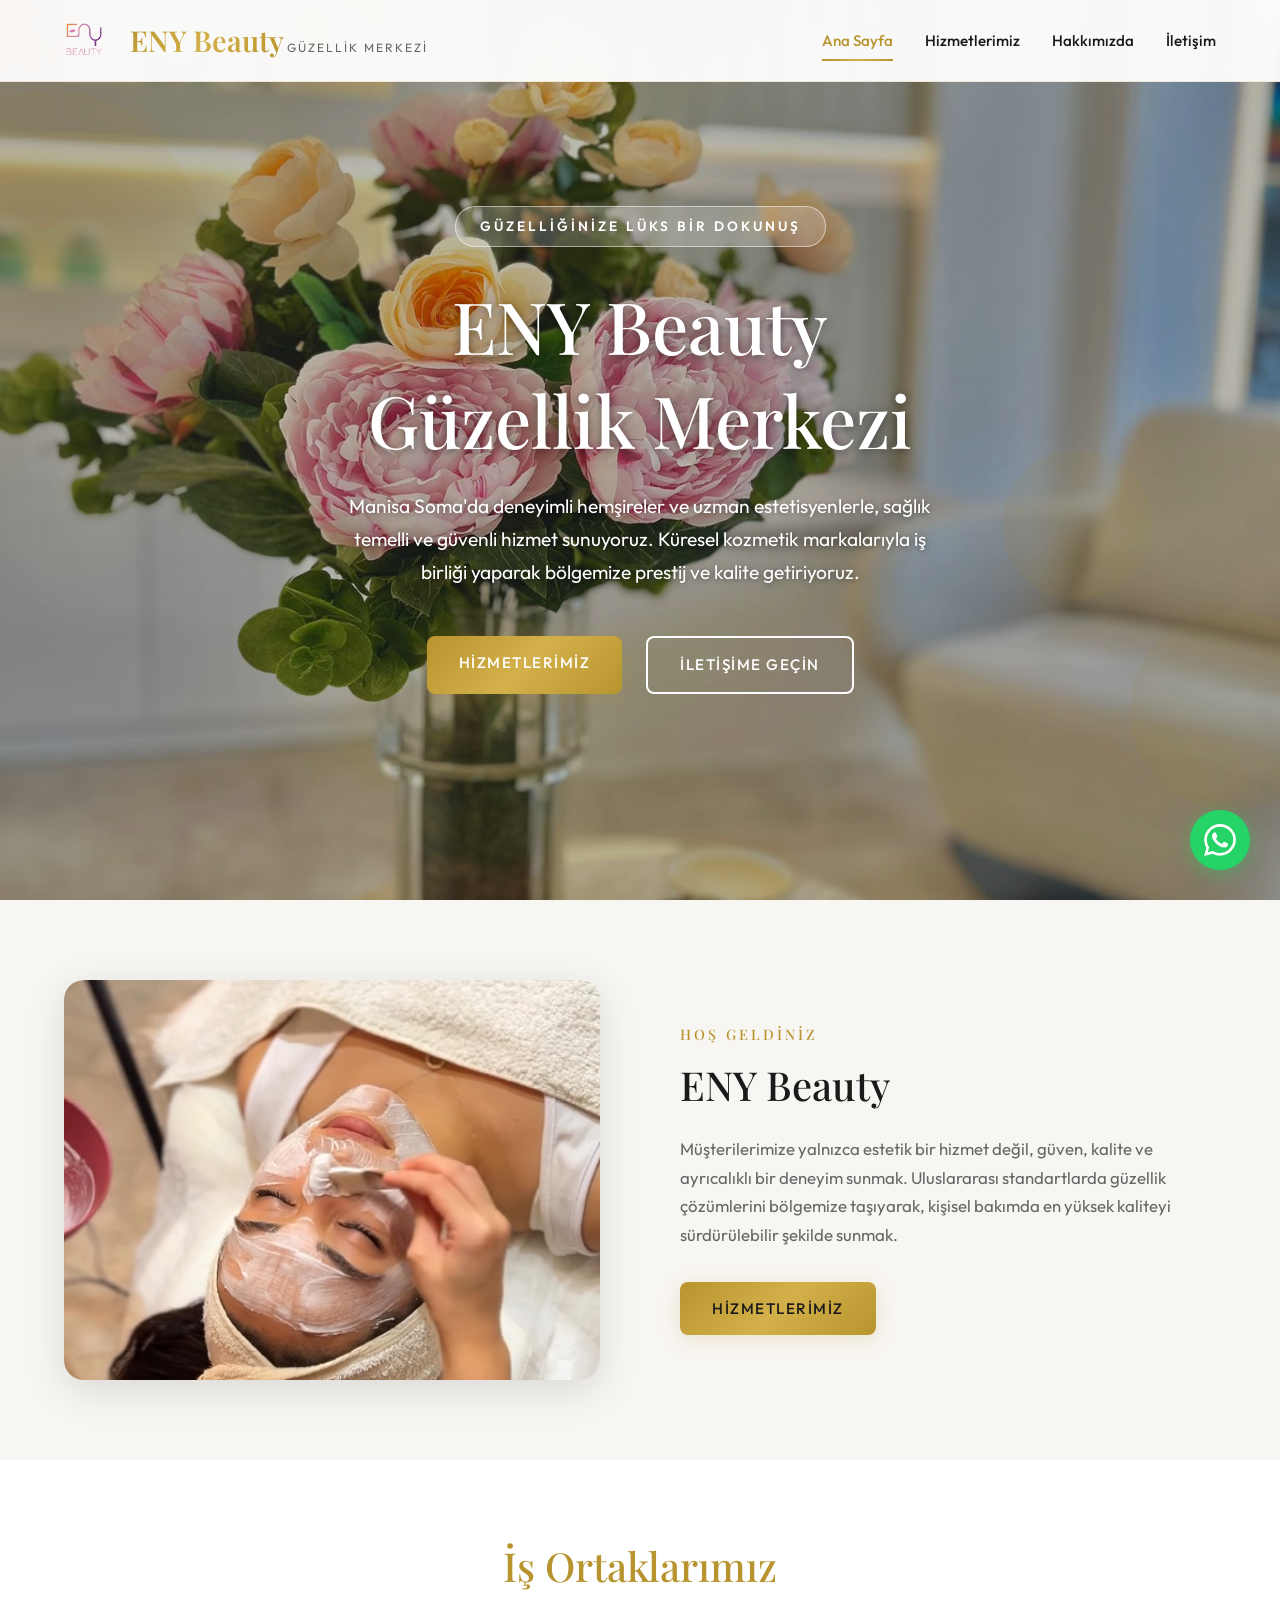
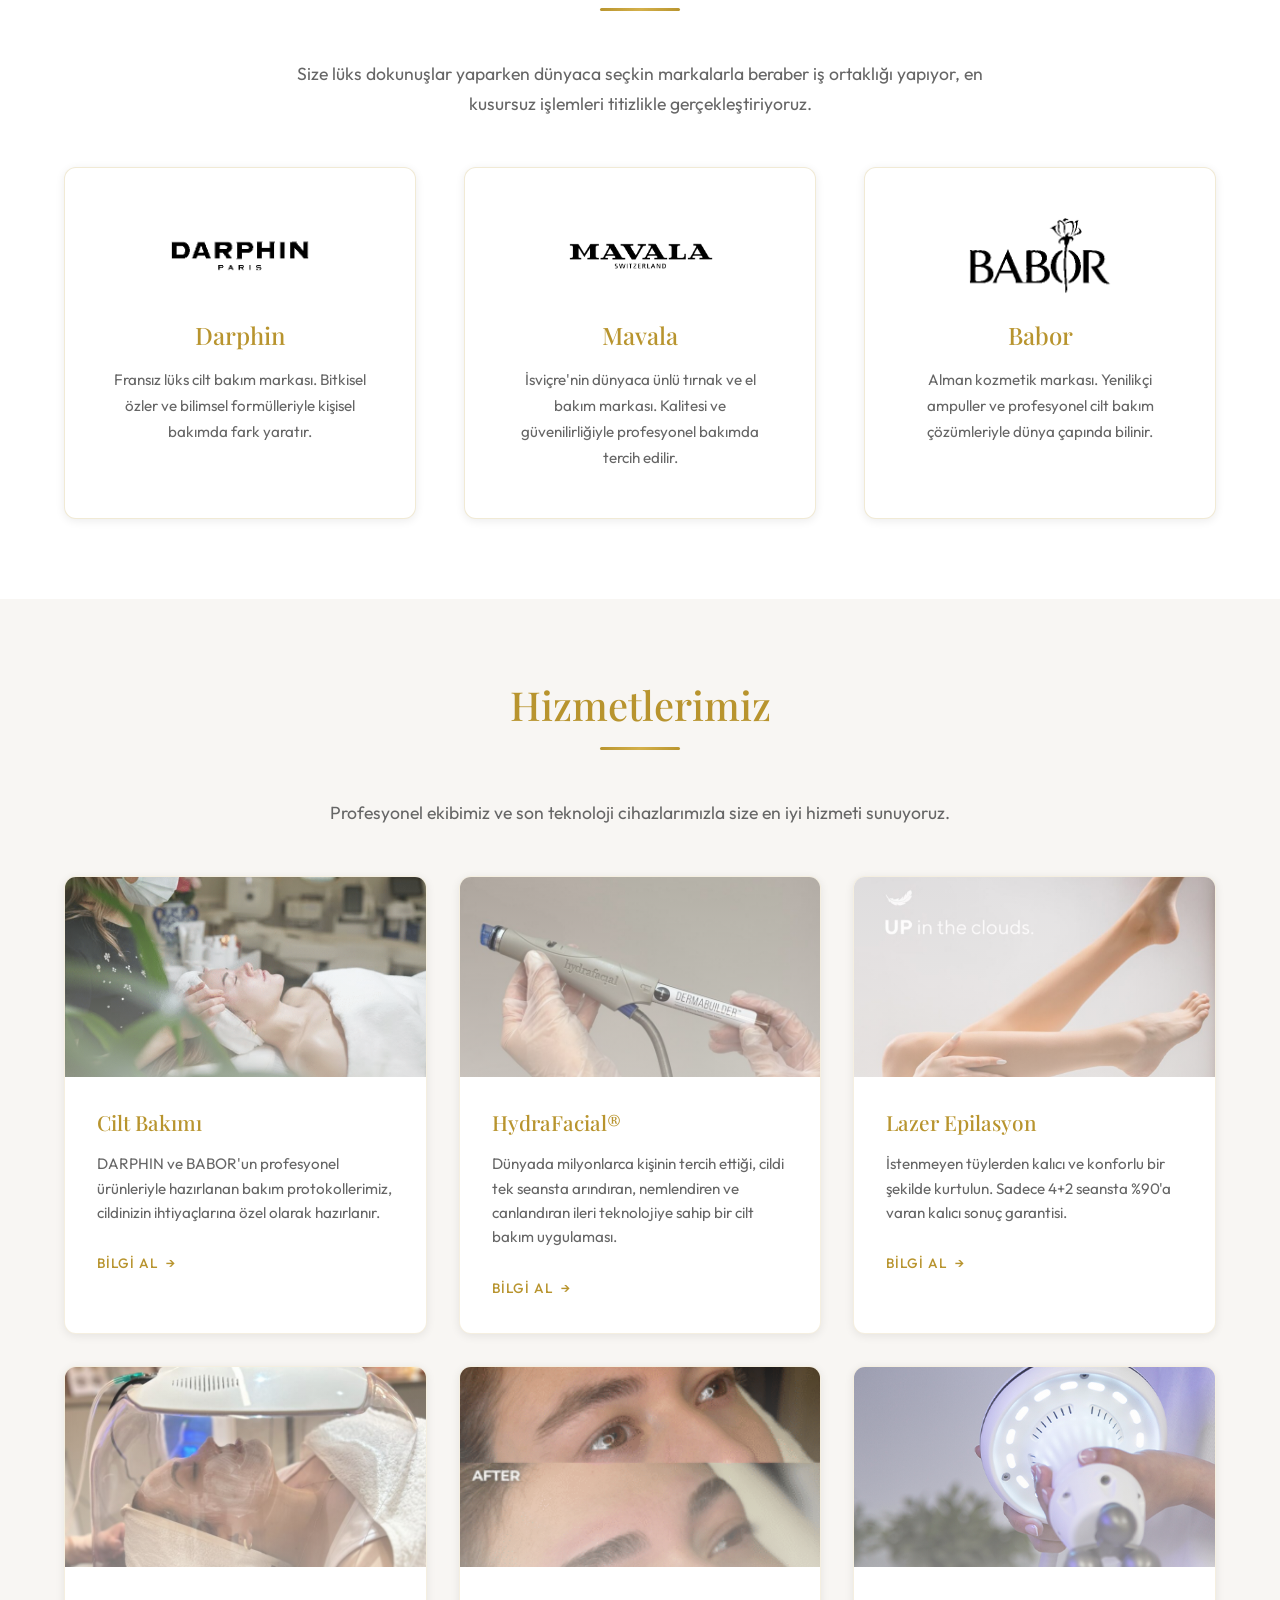
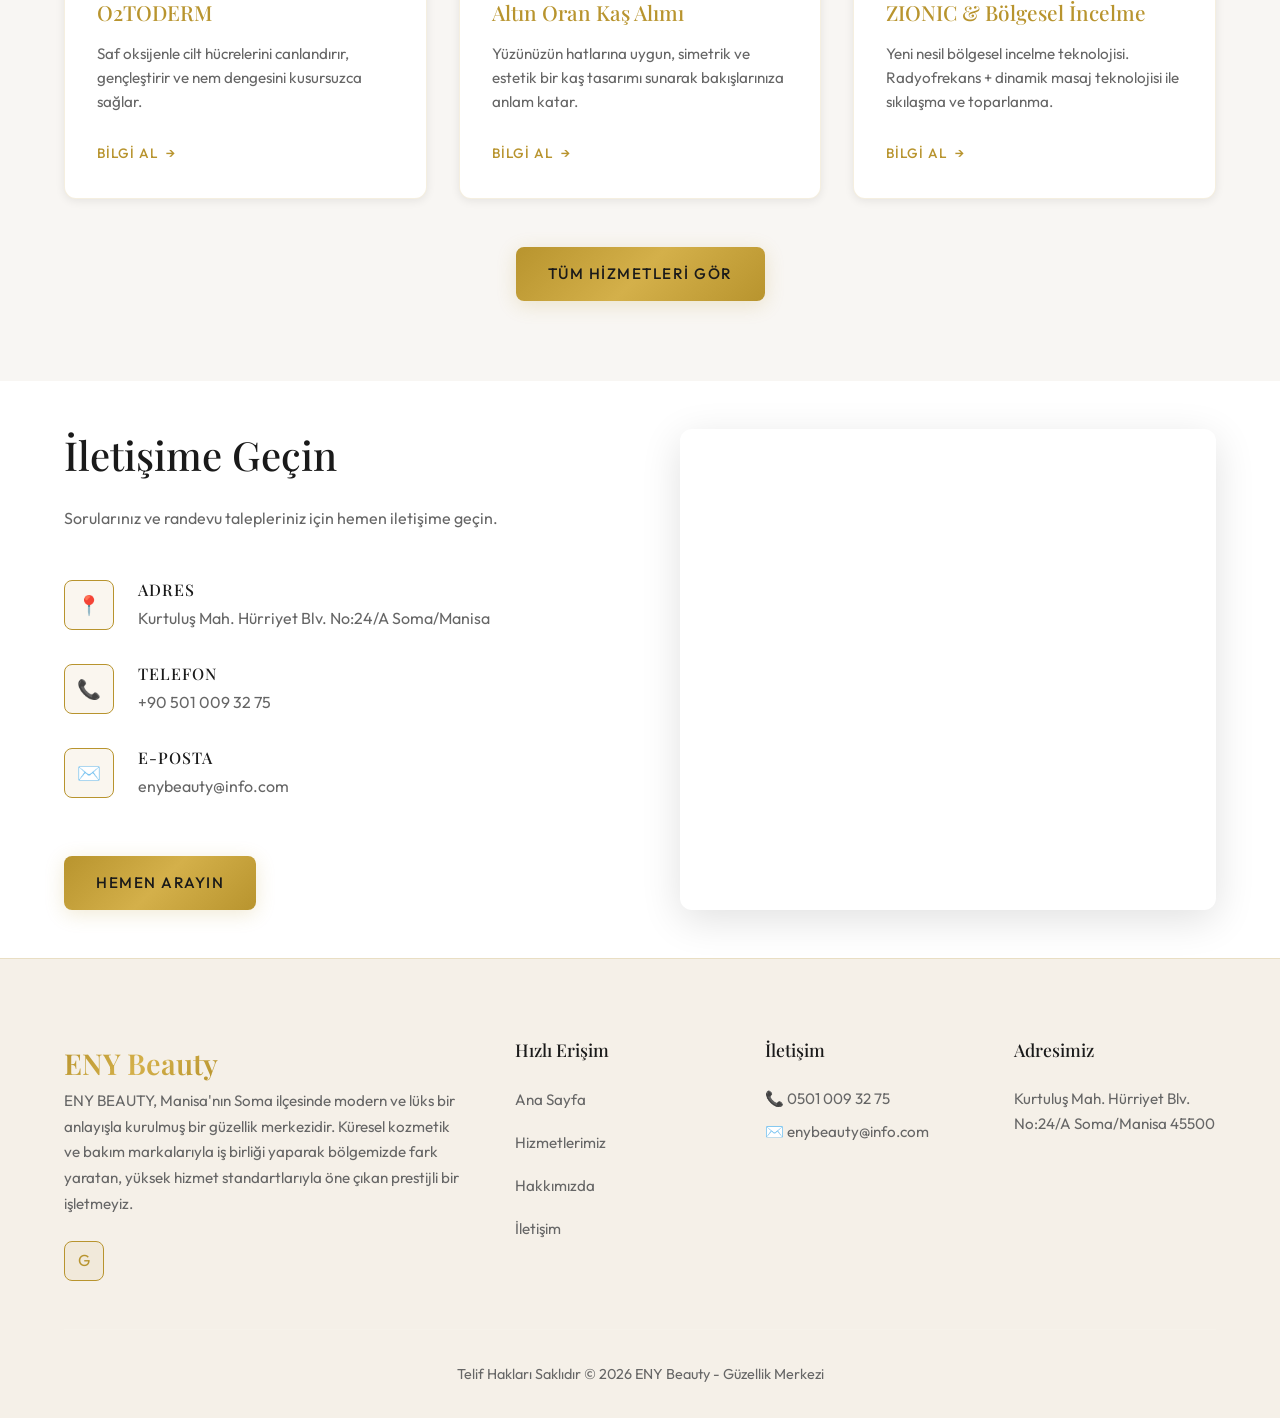
==== index.html @ 9ed24756 "all push" ====
<!DOCTYPE html>
<html lang="tr">

<head>
    <meta charset="UTF-8">
    <meta name="viewport" content="width=device-width, initial-scale=1.0">
    <meta name="description"
        content="ENY Beauty Güzellik Merkezi - Manisa Soma'da deneyimli hemşireler ve uzman estetisyenlerle, sağlık temelli ve güvenli hizmet sunuyoruz.">
    <title>Ana Sayfa - ENY Beauty - Güzellik Merkezi</title>
    <link rel="icon" type="image/png" href="img/Ana-sayfa/Logo.png">

    <!-- Google Fonts -->
    <link rel="preconnect" href="https://fonts.googleapis.com">
    <link rel="preconnect" href="https://fonts.gstatic.com" crossorigin>
    <link
        href="https://fonts.googleapis.com/css2?family=Outfit:wght@300;400;500;600;700&family=Playfair+Display:wght@400;500;600;700&display=swap"
        rel="stylesheet">

    <!-- Styles -->
    <link rel="stylesheet" href="css/style.css">
</head>

<body>
    <!-- Header -->
    <header class="header" id="header">
        <div class="container">
            <a href="index.html" class="logo">
                <img src="img/Ana-sayfa/Logo.png" alt="ENY Beauty Logo" class="logo-img">
                <div>
                    <span class="logo-text">ENY Beauty</span>
                    <span class="logo-tagline">Güzellik Merkezi</span>
                </div>
            </a>

            <nav class="nav" id="nav">
                <a href="index.html" class="nav-link active">Ana Sayfa</a>
                <a href="hizmetlerimiz.html" class="nav-link">Hizmetlerimiz</a>
                <a href="hakkimizda.html" class="nav-link">Hakkımızda</a>
                <a href="iletisim.html" class="nav-link">İletişim</a>
            </nav>

            <div class="menu-toggle" id="menuToggle">
                <span></span>
                <span></span>
                <span></span>
            </div>
        </div>
    </header>

    <!-- Hero Section -->
    <section class="hero" style="background: url('img/Ana-sayfa/Banner.jpg') center/cover no-repeat;">
        <div class="hero-overlay"></div>
        <div class="hero-float hero-float-1"></div>
        <div class="hero-float hero-float-2"></div>
        <div class="hero-float hero-float-3"></div>

        <div class="hero-content">
            <span class="hero-badge">Güzelliğinize Lüks Bir Dokunuş</span>
            <h1 class="hero-title">
                ENY Beauty
                <span class="highlight">Güzellik Merkezi</span>
            </h1>
            <p class="hero-description">
                Manisa Soma'da deneyimli hemşireler ve uzman estetisyenlerle, sağlık temelli ve güvenli hizmet
                sunuyoruz. Küresel kozmetik markalarıyla iş birliği yaparak bölgemize prestij ve kalite getiriyoruz.
            </p>
            <div class="hero-buttons">
                <a href="hizmetlerimiz.html" class="btn btn-primary">Hizmetlerimiz</a>
                <a href="iletisim.html" class="btn btn-outline">İletişime Geçin</a>
            </div>
        </div>
    </section>

    <!-- About Home Section -->
    <section class="section about-home">
        <div class="container">
            <div class="about-grid">
                <div class="about-image">
                    <img src="img/Ana-sayfa/Ana-sayfa-1.png" alt="ENY Beauty" class="about-image-main"
                        style="width: 100%; height: 400px; object-fit: cover; border-radius: 20px;">
                </div>
                <div class="about-content">
                    <h5>Hoş Geldiniz</h5>
                    <h2>ENY Beauty</h2>
                    <p>
                        Müşterilerimize yalnızca estetik bir hizmet değil, güven, kalite ve ayrıcalıklı bir deneyim
                        sunmak. Uluslararası standartlarda güzellik çözümlerini bölgemize taşıyarak, kişisel bakımda en
                        yüksek kaliteyi sürdürülebilir şekilde sunmak.
                    </p>
                    <a href="hizmetlerimiz.html" class="btn btn-primary">Hizmetlerimiz</a>
                </div>
            </div>
        </div>
    </section>

    <!-- Partners Section -->
    <section class="section partners">
        <div class="container">
            <h2 class="section-title">İş Ortaklarımız</h2>
            <p class="section-subtitle">
                Size lüks dokunuşlar yaparken dünyaca seçkin markalarla beraber iş ortaklığı yapıyor, en kusursuz
                işlemleri titizlikle gerçekleştiriyoruz.
            </p>

            <div class="partners-grid">
                <div class="partner-card">
                    <img src="img/is-birlikleri/Darphin.png" alt="Darphin" class="partner-logo-img">
                    <h3>Darphin</h3>
                    <p>Fransız lüks cilt bakım markası. Bitkisel özler ve bilimsel formülleriyle kişisel bakımda fark
                        yaratır.</p>
                </div>

                <div class="partner-card">
                    <img src="img/is-birlikleri/Mavala.png" alt="Mavala" class="partner-logo-img">
                    <h3>Mavala</h3>
                    <p>İsviçre'nin dünyaca ünlü tırnak ve el bakım markası. Kalitesi ve güvenilirliğiyle profesyonel
                        bakımda tercih edilir.</p>
                </div>

                <div class="partner-card">
                    <img src="img/is-birlikleri/Babor.png" alt="Babor" class="partner-logo-img">
                    <h3>Babor</h3>
                    <p>Alman kozmetik markası. Yenilikçi ampuller ve profesyonel cilt bakım çözümleriyle dünya çapında
                        bilinir.</p>
                </div>
            </div>
        </div>
    </section>

    <!-- Services Section -->
    <section class="section services">
        <div class="container">
            <h2 class="section-title">Hizmetlerimiz</h2>
            <p class="section-subtitle">
                Profesyonel ekibimiz ve son teknoloji cihazlarımızla size en iyi hizmeti sunuyoruz.
            </p>

            <div class="services-grid">
                <!-- Cilt Bakımı -->
                <div class="service-card">
                    <div class="service-card-image">
                        <img src="img/Ana-sayfa/cilt-bakimi.png" alt="Cilt Bakımı" class="service-img">
                    </div>
                    <div class="service-card-content">
                        <h3>Cilt Bakımı</h3>
                        <p>DARPHIN ve BABOR'un profesyonel ürünleriyle hazırlanan bakım protokollerimiz, cildinizin
                            ihtiyaçlarına özel olarak hazırlanır.</p>
                        <a href="cilt-bakimi.html" class="service-link">Bilgi Al</a>
                    </div>
                </div>

                <!-- HydraFacial -->
                <div class="service-card">
                    <div class="service-card-image">
                        <img src="img/Ana-sayfa/hydra-facial.jpg" alt="HydraFacial" class="service-img">
                    </div>
                    <div class="service-card-content">
                        <h3>HydraFacial®</h3>
                        <p>Dünyada milyonlarca kişinin tercih ettiği, cildi tek seansta arındıran, nemlendiren ve
                            canlandıran ileri teknolojiye sahip bir cilt bakım uygulaması.</p>
                        <a href="hydrafacial.html" class="service-link">Bilgi Al</a>
                    </div>
                </div>

                <!-- Lazer Epilasyon -->
                <div class="service-card">
                    <div class="service-card-image">
                        <img src="img/Ana-sayfa/lazer-epilasyon.jpg" alt="Lazer Epilasyon" class="service-img">
                    </div>
                    <div class="service-card-content">
                        <h3>Lazer Epilasyon</h3>
                        <p>İstenmeyen tüylerden kalıcı ve konforlu bir şekilde kurtulun. Sadece 4+2 seansta %90'a varan
                            kalıcı sonuç garantisi.</p>
                        <a href="lazer-epilasyon.html" class="service-link">Bilgi Al</a>
                    </div>
                </div>

                <!-- O2TODERM -->
                <div class="service-card">
                    <div class="service-card-image">
                        <img src="img/Ana-sayfa/o2-toderm.jpg" alt="O2TODERM" class="service-img">
                    </div>
                    <div class="service-card-content">
                        <h3>O2TODERM</h3>
                        <p>Saf oksijenle cilt hücrelerini canlandırır, gençleştirir ve nem dengesini kusursuzca sağlar.
                        </p>
                        <a href="o2toderm.html" class="service-link">Bilgi Al</a>
                    </div>
                </div>

                <!-- Altın Oran Kaş Alımı -->
                <div class="service-card">
                    <div class="service-card-image">
                        <img src="img/Ana-sayfa/altin-oran-kas-alimi.png" alt="Altın Oran Kaş Alımı"
                            class="service-img">
                    </div>
                    <div class="service-card-content">
                        <h3>Altın Oran Kaş Alımı</h3>
                        <p>Yüzünüzün hatlarına uygun, simetrik ve estetik bir kaş tasarımı sunarak bakışlarınıza anlam
                            katar.</p>
                        <a href="altin-oran-kas-alimi.html" class="service-link">Bilgi Al</a>
                    </div>
                </div>

                <!-- ZIONIC & Bölgesel İncelme -->
                <div class="service-card">
                    <div class="service-card-image">
                        <img src="img/Ana-sayfa/zionic.jpg" alt="ZIONIC" class="service-img">
                    </div>
                    <div class="service-card-content">
                        <h3>ZIONIC & Bölgesel İncelme</h3>
                        <p>Yeni nesil bölgesel incelme teknolojisi. Radyofrekans + dinamik masaj teknolojisi ile
                            sıkılaşma ve toparlanma.</p>
                        <a href="zionic.html" class="service-link">Bilgi Al</a>
                    </div>
                </div>
            </div>

            <div style="text-align: center; margin-top: var(--spacing-xl);">
                <a href="hizmetlerimiz.html" class="btn btn-primary">Tüm Hizmetleri Gör</a>
            </div>
        </div>
    </section>

    <!-- Contact CTA -->
    <section class="section contact" style="padding: var(--spacing-xl) 0;">
        <div class="container">
            <div class="contact-wrapper">
                <div class="contact-info">
                    <h2>İletişime Geçin</h2>
                    <p>Sorularınız ve randevu talepleriniz için hemen iletişime geçin.</p>

                    <div class="contact-item">
                        <div class="contact-item-icon">📍</div>
                        <div class="contact-item-content">
                            <h4>Adres</h4>
                            <p>Kurtuluş Mah. Hürriyet Blv. No:24/A Soma/Manisa</p>
                        </div>
                    </div>

                    <div class="contact-item">
                        <div class="contact-item-icon">📞</div>
                        <div class="contact-item-content">
                            <h4>Telefon</h4>
                            <a href="tel:+905010093275">+90 501 009 32 75</a>
                        </div>
                    </div>

                    <div class="contact-item">
                        <div class="contact-item-icon">✉️</div>
                        <div class="contact-item-content">
                            <h4>E-posta</h4>
                            <a href="mailto:enybeauty@info.com">enybeauty@info.com</a>
                        </div>
                    </div>

                    <a href="tel:+905010093275" class="btn btn-primary" style="margin-top: var(--spacing-md);">Hemen
                        Arayın</a>
                </div>

                <div class="contact-map">
                    <iframe
                        src="https://www.google.com/maps/embed?pb=!1m18!1m12!1m3!1d3101.0!2d27.607072!3d39.181649!2m3!1f0!2f0!3f0!3m2!1i1024!2i768!4f13.1!3m3!1m2!1s0x14b761e969f6f979%3A0x988b7885c4da3a01!2sEny%20Clinic%20Beauty!5e0!3m2!1str!2str!4v1706000000000!5m2!1str!2str"
                        allowfullscreen="" loading="lazy" referrerpolicy="no-referrer-when-downgrade"></iframe>
                </div>
            </div>
        </div>
    </section>

    <!-- Footer -->
    <footer class="footer">
        <div class="container">
            <div class="footer-grid">
                <div class="footer-brand">
                    <span class="logo-text">ENY Beauty</span>
                    <p>
                        ENY BEAUTY, Manisa'nın Soma ilçesinde modern ve lüks bir anlayışla kurulmuş bir güzellik
                        merkezidir. Küresel kozmetik ve bakım markalarıyla iş birliği yaparak bölgemizde fark yaratan,
                        yüksek hizmet standartlarıyla öne çıkan prestijli bir işletmeyiz.
                    </p>
                    <div class="footer-social">
                        <a href="https://g.co/kgs/s9RyV7R" target="_blank" class="social-link"
                            title="Google Reviews">G</a>
                    </div>
                </div>

                <div class="footer-column">
                    <h4>Hızlı Erişim</h4>
                    <ul>
                        <li><a href="index.html">Ana Sayfa</a></li>
                        <li><a href="hizmetlerimiz.html">Hizmetlerimiz</a></li>
                        <li><a href="hakkimizda.html">Hakkımızda</a></li>
                        <li><a href="iletisim.html">İletişim</a></li>
                    </ul>
                </div>

                <div class="footer-column">
                    <h4>İletişim</h4>
                    <p>📞 0501 009 32 75</p>
                    <p>✉️ enybeauty@info.com</p>
                </div>

                <div class="footer-column">
                    <h4>Adresimiz</h4>
                    <p>Kurtuluş Mah. Hürriyet Blv. No:24/A Soma/Manisa 45500</p>
                </div>
            </div>

            <div class="footer-bottom">
                <p>Telif Hakları Saklıdır © 2026 ENY Beauty - Güzellik Merkezi</p>
            </div>
        </div>
    </footer>

    <!-- WhatsApp Button -->
    <a href="https://wa.me/905010093275" target="_blank" class="whatsapp-btn" title="WhatsApp ile iletişime geçin">
        <svg viewBox="0 0 24 24" xmlns="http://www.w3.org/2000/svg">
            <path
                d="M17.472 14.382c-.297-.149-1.758-.867-2.03-.967-.273-.099-.471-.148-.67.15-.197.297-.767.966-.94 1.164-.173.199-.347.223-.644.075-.297-.15-1.255-.463-2.39-1.475-.883-.788-1.48-1.761-1.653-2.059-.173-.297-.018-.458.13-.606.134-.133.298-.347.446-.52.149-.174.198-.298.298-.497.099-.198.05-.371-.025-.52-.075-.149-.669-1.612-.916-2.207-.242-.579-.487-.5-.669-.51-.173-.008-.371-.01-.57-.01-.198 0-.52.074-.792.372-.272.297-1.04 1.016-1.04 2.479 0 1.462 1.065 2.875 1.213 3.074.149.198 2.096 3.2 5.077 4.487.709.306 1.262.489 1.694.625.712.227 1.36.195 1.871.118.571-.085 1.758-.719 2.006-1.413.248-.694.248-1.289.173-1.413-.074-.124-.272-.198-.57-.347m-5.421 7.403h-.004a9.87 9.87 0 01-5.031-1.378l-.361-.214-3.741.982.998-3.648-.235-.374a9.86 9.86 0 01-1.51-5.26c.001-5.45 4.436-9.884 9.888-9.884 2.64 0 5.122 1.03 6.988 2.898a9.825 9.825 0 012.893 6.994c-.003 5.45-4.437 9.884-9.885 9.884m8.413-18.297A11.815 11.815 0 0012.05 0C5.495 0 .16 5.335.157 11.892c0 2.096.547 4.142 1.588 5.945L.057 24l6.305-1.654a11.882 11.882 0 005.683 1.448h.005c6.554 0 11.89-5.335 11.893-11.893a11.821 11.821 0 00-3.48-8.413z" />
        </svg>
    </a>

    <!-- JavaScript -->
    <script>
        // Header scroll effect
        const header = document.getElementById('header');
        window.addEventListener('scroll', () => {
            if (window.scrollY > 100) {
                header.classList.add('scrolled');
            } else {
                header.classList.remove('scrolled');
            }
        });

        // Mobile menu toggle
        const menuToggle = document.getElementById('menuToggle');
        const nav = document.getElementById('nav');

        menuToggle.addEventListener('click', () => {
            nav.classList.toggle('active');
        });

        // Close menu when clicking on a link
        document.querySelectorAll('.nav-link').forEach(link => {
            link.addEventListener('click', () => {
                nav.classList.remove('active');
            });
        });
    </script>
</body>

</html>
---- css/style.css ----
/* ===============================================
   ENY Beauty - Premium Beauty Center
   Premium & Luxury Design System - LIGHT MODE
   =============================================== */

/* CSS Variables */
:root {
  /* Primary Colors - Gold/Luxury Theme */
  --color-primary: #b8942e;
  --color-primary-light: #d4b04a;
  --color-primary-dark: #96780e;

  /* Background Colors - LIGHT MODE */
  --color-bg-dark: #ffffff;
  --color-bg-darker: #f8f6f3;
  --color-bg-card: #ffffff;
  --color-bg-card-hover: #faf9f7;

  /* Text Colors - LIGHT MODE */
  --color-text-light: #1a1a1a;
  --color-text-muted: #666666;
  --color-text-dark: #1a1a1a;

  /* Accent Colors */
  --color-accent: #e8d5b7;
  --color-success: #4caf50;
  --color-whatsapp: #25d366;

  /* Gradients - LIGHT MODE */
  --gradient-gold: linear-gradient(135deg, #b8942e 0%, #d4b04a 50%, #b8942e 100%);
  --gradient-dark: linear-gradient(180deg, #f8f6f3 0%, #efe9df 100%);
  --gradient-overlay: linear-gradient(180deg, rgba(255, 255, 255, 0.1) 0%, rgba(248, 246, 243, 0.5) 100%);

  /* Typography */
  --font-heading: 'Playfair Display', serif;
  --font-body: 'Outfit', sans-serif;

  /* Spacing */
  --spacing-xs: 0.5rem;
  --spacing-sm: 1rem;
  --spacing-md: 1.5rem;
  --spacing-lg: 2rem;
  --spacing-xl: 3rem;
  --spacing-xxl: 5rem;

  /* Border Radius */
  --radius-sm: 8px;
  --radius-md: 12px;
  --radius-lg: 20px;
  --radius-full: 50%;

  /* Shadows - LIGHT MODE */
  --shadow-sm: 0 2px 10px rgba(0, 0, 0, 0.08);
  --shadow-md: 0 4px 20px rgba(0, 0, 0, 0.1);
  --shadow-lg: 0 10px 40px rgba(0, 0, 0, 0.12);
  --shadow-gold: 0 4px 20px rgba(184, 148, 46, 0.2);

  /* Transitions */
  --transition-fast: 0.2s ease;
  --transition-normal: 0.3s ease;
  --transition-slow: 0.5s ease;
}

/* Logo Image */
.logo-img {
  width: 40px;
  height: 40px;
  object-fit: contain;
  margin-right: 10px;
}

/* Partner Logo Image */
.partner-logo-img {
  width: 150px;
  height: 80px;
  object-fit: contain;
  margin-bottom: var(--spacing-md);
  display: block;
  margin-left: auto;
  margin-right: auto;
}

/* Service Card Image */
.service-img {
  width: 100%;
  height: 100%;
  object-fit: cover;
}

/* Hero Overlay */
.hero-overlay {
  position: absolute;
  top: 0;
  left: 0;
  right: 0;
  bottom: 0;
  background: rgba(0, 0, 0, 0.2);
  z-index: 1;
}

/* Reset & Base */
*,
*::before,
*::after {
  margin: 0;
  padding: 0;
  box-sizing: border-box;
}

html {
  scroll-behavior: smooth;
}

body {
  font-family: var(--font-body);
  background: var(--color-bg-dark);
  color: var(--color-text-light);
  line-height: 1.7;
  overflow-x: hidden;
}

a {
  text-decoration: none;
  color: inherit;
  transition: var(--transition-fast);
}

img {
  max-width: 100%;
  height: auto;
  display: block;
}

ul {
  list-style: none;
}

h1,
h2,
h3,
h4,
h5,
h6 {
  font-family: var(--font-heading);
  font-weight: 500;
  line-height: 1.3;
}

/* ===============================================
   Utility Classes
   =============================================== */
.container {
  max-width: 1200px;
  margin: 0 auto;
  padding: 0 var(--spacing-md);
}

.section {
  padding: var(--spacing-xxl) 0;
}

.section-title {
  font-size: 2.5rem;
  color: var(--color-primary);
  text-align: center;
  margin-bottom: var(--spacing-xl);
  position: relative;
}

.section-title::after {
  content: '';
  display: block;
  width: 80px;
  height: 3px;
  background: var(--gradient-gold);
  margin: var(--spacing-sm) auto 0;
  border-radius: var(--radius-sm);
}

.section-subtitle {
  text-align: center;
  color: var(--color-text-muted);
  max-width: 700px;
  margin: 0 auto var(--spacing-xl);
  font-size: 1.1rem;
}

.btn {
  display: inline-block;
  padding: 14px 32px;
  font-family: var(--font-body);
  font-size: 0.95rem;
  font-weight: 500;
  text-transform: uppercase;
  letter-spacing: 1.5px;
  border: none;
  border-radius: var(--radius-sm);
  cursor: pointer;
  transition: var(--transition-normal);
}

.btn-primary {
  background: var(--gradient-gold);
  color: var(--color-text-dark);
  box-shadow: var(--shadow-gold);
}

.btn-primary:hover {
  transform: translateY(-3px);
  box-shadow: 0 6px 25px rgba(201, 169, 98, 0.4);
}

.btn-outline {
  background: transparent;
  color: var(--color-primary);
  border: 2px solid var(--color-primary);
}

.btn-outline:hover {
  background: var(--color-primary);
  color: var(--color-text-dark);
}

/* Hero Section Buttons - White Text */
.hero .btn-primary {
  color: #ffffff;
}

.hero .btn-outline {
  color: #ffffff;
  border-color: #ffffff;
}

.hero .btn-outline:hover {
  background: #ffffff;
  color: var(--color-text-dark);
}

.text-gold {
  color: var(--color-primary);
}

.text-center {
  text-align: center;
}

/* ===============================================
   Header & Navigation
   =============================================== */
.header {
  position: fixed;
  top: 0;
  left: 0;
  right: 0;
  z-index: 1000;
  padding: var(--spacing-sm) 0;
  background: rgba(255, 255, 255, 0.95);
  backdrop-filter: blur(10px);
  border-bottom: 1px solid rgba(184, 148, 46, 0.15);
  transition: var(--transition-normal);
}

.header.scrolled {
  padding: var(--spacing-xs) 0;
  box-shadow: var(--shadow-md);
}

.header .container {
  display: flex;
  align-items: center;
  justify-content: space-between;
}

.logo {
  display: flex;
  align-items: center;
  gap: var(--spacing-sm);
}

.logo-text {
  font-family: var(--font-heading);
  font-size: 1.8rem;
  font-weight: 600;
  background: var(--gradient-gold);
  -webkit-background-clip: text;
  -webkit-text-fill-color: transparent;
  background-clip: text;
}

.logo-tagline {
  font-size: 0.75rem;
  color: var(--color-text-muted);
  text-transform: uppercase;
  letter-spacing: 2px;
}

.nav {
  display: flex;
  align-items: center;
  gap: var(--spacing-lg);
}

.nav-link {
  font-size: 0.95rem;
  font-weight: 500;
  color: var(--color-text-light);
  position: relative;
  padding: var(--spacing-xs) 0;
}

.nav-link::after {
  content: '';
  position: absolute;
  bottom: 0;
  left: 0;
  width: 0;
  height: 2px;
  background: var(--gradient-gold);
  transition: var(--transition-normal);
}

.nav-link:hover::after,
.nav-link.active::after {
  width: 100%;
}

.nav-link:hover,
.nav-link.active {
  color: var(--color-primary);
}

/* Mobile Menu Toggle */
.menu-toggle {
  display: none;
  flex-direction: column;
  gap: 5px;
  cursor: pointer;
  padding: 10px;
}

.menu-toggle span {
  width: 25px;
  height: 2px;
  background: var(--color-primary);
  transition: var(--transition-normal);
}

/* ===============================================
   Hero Section
   =============================================== */
.hero {
  min-height: 100vh;
  display: flex;
  align-items: center;
  justify-content: center;
  position: relative;
  background: linear-gradient(135deg, #f8f6f3 0%, #efe9df 50%, #f8f6f3 100%);
  overflow: hidden;
}

.hero::before {
  content: '';
  position: absolute;
  top: 0;
  left: 0;
  right: 0;
  bottom: 0;
  background: url('data:image/svg+xml,<svg xmlns="http://www.w3.org/2000/svg" viewBox="0 0 100 100"><circle cx="50" cy="50" r="1" fill="%23c9a962" opacity="0.1"/></svg>');
  background-size: 50px 50px;
  opacity: 0.5;
}

.hero-content {
  text-align: center;
  z-index: 2;
  padding: var(--spacing-xl);
}

.hero-badge {
  display: inline-block;
  padding: var(--spacing-xs) var(--spacing-md);
  background: rgba(255, 255, 255, 0.2);
  border: 1px solid rgba(255, 255, 255, 0.5);
  border-radius: var(--radius-lg);
  color: #ffffff;
  font-size: 0.85rem;
  font-weight: 600;
  text-transform: uppercase;
  letter-spacing: 3px;
  margin-bottom: var(--spacing-lg);
  animation: fadeInUp 0.8s ease;
}

.hero-title {
  font-size: clamp(2.5rem, 6vw, 4.5rem);
  color: #ffffff;
  margin-bottom: var(--spacing-md);
  animation: fadeInUp 0.8s ease 0.2s both;
  text-shadow: 0 2px 10px rgba(0, 0, 0, 0.5);
}

.hero-title .highlight {
  display: block;
  color: #ffffff;
  background: none;
  -webkit-background-clip: unset;
  -webkit-text-fill-color: #ffffff;
  background-clip: unset;
}

.hero-description {
  font-size: 1.2rem;
  color: #ffffff;
  max-width: 600px;
  margin: 0 auto var(--spacing-xl);
  animation: fadeInUp 0.8s ease 0.4s both;
  text-shadow: 0 1px 6px rgba(0, 0, 0, 0.5);
}

.hero-buttons {
  display: flex;
  gap: var(--spacing-md);
  justify-content: center;
  flex-wrap: wrap;
  animation: fadeInUp 0.8s ease 0.6s both;
}

/* Floating Elements */
.hero-float {
  position: absolute;
  border-radius: var(--radius-full);
  background: var(--gradient-gold);
  opacity: 0.1;
  animation: float 6s ease-in-out infinite;
}

.hero-float-1 {
  width: 300px;
  height: 300px;
  top: 10%;
  left: -100px;
  animation-delay: 0s;
}

.hero-float-2 {
  width: 200px;
  height: 200px;
  bottom: 10%;
  right: -50px;
  animation-delay: 2s;
}

.hero-float-3 {
  width: 150px;
  height: 150px;
  top: 50%;
  right: 10%;
  animation-delay: 4s;
}

/* ===============================================
   About Section (Homepage)
   =============================================== */
.about-home {
  background: var(--color-bg-darker);
}

.about-grid {
  display: grid;
  grid-template-columns: 1fr 1fr;
  gap: var(--spacing-xxl);
  align-items: center;
}

.about-image {
  position: relative;
}

.about-image-main {
  border-radius: var(--radius-lg);
  box-shadow: var(--shadow-lg);
}

.about-image::before {
  content: '';
  position: absolute;
  top: -20px;
  left: -20px;
  right: 20px;
  bottom: 20px;
  border: 2px solid var(--color-primary);
  border-radius: var(--radius-lg);
  z-index: -1;
}

.about-content h5 {
  color: var(--color-primary);
  font-size: 0.9rem;
  text-transform: uppercase;
  letter-spacing: 3px;
  margin-bottom: var(--spacing-sm);
}

.about-content h2 {
  font-size: 2.5rem;
  color: var(--color-text-light);
  margin-bottom: var(--spacing-md);
}

.about-content p {
  color: var(--color-text-muted);
  margin-bottom: var(--spacing-lg);
  font-size: 1.05rem;
}

/* ===============================================
   Partners Section
   =============================================== */
.partners {
  background: var(--color-bg-dark);
  text-align: center;
}

.partners-grid {
  display: grid;
  grid-template-columns: repeat(3, 1fr);
  gap: var(--spacing-xl);
}

.partner-card {
  background: var(--color-bg-card);
  padding: var(--spacing-xl);
  border-radius: var(--radius-md);
  border: 1px solid rgba(184, 148, 46, 0.2);
  box-shadow: var(--shadow-sm);
  transition: var(--transition-normal);
}

.partner-card:hover {
  transform: translateY(-10px);
  border-color: var(--color-primary);
  box-shadow: var(--shadow-gold);
}

.partner-logo {
  width: 80px;
  height: 80px;
  margin: 0 auto var(--spacing-md);
  background: var(--gradient-gold);
  border-radius: var(--radius-full);
  display: flex;
  align-items: center;
  justify-content: center;
  font-family: var(--font-heading);
  font-size: 1.5rem;
  color: var(--color-text-dark);
  font-weight: 700;
}

.partner-card h3 {
  font-size: 1.5rem;
  color: var(--color-primary);
  margin-bottom: var(--spacing-sm);
}

.partner-card p {
  color: var(--color-text-muted);
  font-size: 0.95rem;
}

/* ===============================================
   Services Section
   =============================================== */
.services {
  background: var(--color-bg-darker);
}

.services-grid {
  display: grid;
  grid-template-columns: repeat(auto-fit, minmax(350px, 1fr));
  gap: var(--spacing-lg);
}

.service-card {
  background: var(--color-bg-card);
  border-radius: var(--radius-md);
  overflow: hidden;
  border: 1px solid rgba(184, 148, 46, 0.15);
  box-shadow: var(--shadow-sm);
  transition: var(--transition-normal);
  position: relative;
}

.service-card:hover {
  transform: translateY(-5px);
  border-color: var(--color-primary);
  box-shadow: var(--shadow-gold);
}

.service-card-image {
  height: 200px;
  background: linear-gradient(135deg, #f5f0e8 0%, #efe9df 100%);
  display: flex;
  align-items: center;
  justify-content: center;
  position: relative;
  overflow: hidden;
}

.service-card-image::before {
  content: '';
  position: absolute;
  top: 0;
  left: 0;
  right: 0;
  bottom: 0;
  background: var(--gradient-overlay);
}

.service-icon {
  width: 80px;
  height: 80px;
  background: var(--gradient-gold);
  border-radius: var(--radius-full);
  display: flex;
  align-items: center;
  justify-content: center;
  font-size: 2rem;
  z-index: 1;
  transition: var(--transition-normal);
}

.service-card:hover .service-icon {
  transform: scale(1.1);
}

.service-card-content {
  padding: var(--spacing-lg);
}

.service-card h3 {
  font-size: 1.3rem;
  color: var(--color-primary);
  margin-bottom: var(--spacing-sm);
}

.service-card p {
  color: var(--color-text-muted);
  font-size: 0.95rem;
  margin-bottom: var(--spacing-md);
  line-height: 1.6;
}

.service-link {
  color: var(--color-primary);
  font-weight: 500;
  text-transform: uppercase;
  font-size: 0.85rem;
  letter-spacing: 1px;
  display: inline-flex;
  align-items: center;
  gap: var(--spacing-xs);
}

.service-link:hover {
  color: var(--color-primary-light);
}

.service-link::after {
  content: '→';
  transition: var(--transition-fast);
}

.service-link:hover::after {
  transform: translateX(5px);
}

/* ===============================================
   Contact Section
   =============================================== */
.contact {
  background: var(--color-bg-dark);
}

.contact-wrapper {
  display: grid;
  grid-template-columns: 1fr 1fr;
  gap: var(--spacing-xxl);
}

.contact-info h2 {
  font-size: 2.5rem;
  color: var(--color-text-light);
  margin-bottom: var(--spacing-md);
}

.contact-info>p {
  color: var(--color-text-muted);
  margin-bottom: var(--spacing-xl);
}

.contact-item {
  display: flex;
  align-items: flex-start;
  gap: var(--spacing-md);
  margin-bottom: var(--spacing-lg);
}

.contact-item-icon {
  width: 50px;
  height: 50px;
  background: rgba(201, 169, 98, 0.1);
  border: 1px solid var(--color-primary);
  border-radius: var(--radius-sm);
  display: flex;
  align-items: center;
  justify-content: center;
  font-size: 1.2rem;
  flex-shrink: 0;
}

.contact-item-content h4 {
  color: var(--color-text-light);
  font-size: 1rem;
  margin-bottom: 4px;
  text-transform: uppercase;
  letter-spacing: 1px;
}

.contact-item-content p,
.contact-item-content a {
  color: var(--color-text-muted);
  font-size: 1rem;
}

.contact-item-content a:hover {
  color: var(--color-primary);
}

.contact-map {
  border-radius: var(--radius-md);
  overflow: hidden;
  box-shadow: var(--shadow-lg);
  height: 100%;
  min-height: 400px;
}

.contact-map iframe {
  width: 100%;
  height: 100%;
  border: none;
}

/* ===============================================
   Page Headers
   =============================================== */
.page-header {
  padding: 180px 0 80px;
  background: var(--gradient-dark);
  text-align: center;
  position: relative;
  overflow: hidden;
}

.page-header::before {
  content: '';
  position: absolute;
  top: 0;
  left: 0;
  right: 0;
  bottom: 0;
  background: radial-gradient(circle at center, rgba(201, 169, 98, 0.1) 0%, transparent 70%);
}

.page-header h1 {
  font-size: 3rem;
  color: var(--color-text-light);
  margin-bottom: var(--spacing-sm);
  position: relative;
}

.page-header p {
  color: var(--color-text-muted);
  font-size: 1.1rem;
  position: relative;
}

/* ===============================================
   About Page
   =============================================== */
.about-section {
  background: var(--color-bg-darker);
}

.about-intro {
  max-width: 900px;
  margin: 0 auto;
  text-align: center;
}

.about-intro h2 {
  font-size: 2rem;
  color: var(--color-primary);
  margin-bottom: var(--spacing-lg);
}

.about-intro p {
  color: var(--color-text-muted);
  font-size: 1.1rem;
  line-height: 1.8;
}

.mission-vision {
  display: grid;
  grid-template-columns: 1fr 1fr;
  gap: var(--spacing-xl);
  margin-top: var(--spacing-xxl);
}

.mv-card {
  background: var(--color-bg-card);
  padding: var(--spacing-xl);
  border-radius: var(--radius-md);
  border: 1px solid rgba(184, 148, 46, 0.2);
  box-shadow: var(--shadow-sm);
  transition: var(--transition-normal);
}

.mv-card:hover {
  border-color: var(--color-primary);
  box-shadow: var(--shadow-gold);
}

.mv-card h5 {
  color: var(--color-primary);
  font-size: 0.85rem;
  text-transform: uppercase;
  letter-spacing: 3px;
  margin-bottom: var(--spacing-sm);
}

.mv-card h3 {
  font-size: 1.8rem;
  color: var(--color-text-light);
  margin-bottom: var(--spacing-md);
}

.mv-card p {
  color: var(--color-text-muted);
  line-height: 1.7;
}

/* ===============================================
   Footer
   =============================================== */
.footer {
  background: #f5f0e8;
  padding: var(--spacing-xxl) 0 var(--spacing-lg);
  border-top: 1px solid rgba(184, 148, 46, 0.2);
}

.footer-grid {
  display: grid;
  grid-template-columns: 2fr 1fr 1fr 1fr;
  gap: var(--spacing-xl);
  margin-bottom: var(--spacing-xl);
}

.footer-brand .logo-text {
  margin-bottom: var(--spacing-md);
}

.footer-brand p {
  color: var(--color-text-muted);
  font-size: 0.95rem;
  line-height: 1.7;
  margin-bottom: var(--spacing-md);
}

.footer-social {
  display: flex;
  gap: var(--spacing-sm);
}

.social-link {
  width: 40px;
  height: 40px;
  background: rgba(201, 169, 98, 0.1);
  border: 1px solid var(--color-primary);
  border-radius: var(--radius-sm);
  display: flex;
  align-items: center;
  justify-content: center;
  color: var(--color-primary);
  transition: var(--transition-normal);
}

.social-link:hover {
  background: var(--color-primary);
  color: var(--color-text-dark);
}

.footer-column h4 {
  color: var(--color-text-light);
  font-size: 1.1rem;
  margin-bottom: var(--spacing-md);
  font-family: var(--font-heading);
}

.footer-column ul li {
  margin-bottom: var(--spacing-sm);
}

.footer-column a {
  color: var(--color-text-muted);
  font-size: 0.95rem;
  transition: var(--transition-fast);
}

.footer-column a:hover {
  color: var(--color-primary);
  padding-left: 5px;
}

.footer-column p {
  color: var(--color-text-muted);
  font-size: 0.95rem;
  margin-bottom: var(--spacing-xs);
}

.footer-bottom {
  text-align: center;
  padding-top: var(--spacing-lg);
  border-top: 1px solid rgba(255, 255, 255, 0.1);
}

.footer-bottom p {
  color: var(--color-text-muted);
  font-size: 0.9rem;
}

/* ===============================================
   WhatsApp Button
   =============================================== */
.whatsapp-btn {
  position: fixed;
  bottom: 30px;
  right: 30px;
  width: 60px;
  height: 60px;
  background: var(--color-whatsapp);
  border-radius: var(--radius-full);
  display: flex;
  align-items: center;
  justify-content: center;
  color: white;
  font-size: 1.8rem;
  box-shadow: 0 4px 20px rgba(37, 211, 102, 0.4);
  z-index: 999;
  transition: var(--transition-normal);
}

.whatsapp-btn:hover {
  transform: scale(1.1);
  box-shadow: 0 6px 30px rgba(37, 211, 102, 0.5);
}

.whatsapp-btn svg {
  width: 32px;
  height: 32px;
  fill: white;
}

/* ===============================================
   Animations
   =============================================== */
@keyframes fadeInUp {
  from {
    opacity: 0;
    transform: translateY(30px);
  }

  to {
    opacity: 1;
    transform: translateY(0);
  }
}

@keyframes float {

  0%,
  100% {
    transform: translateY(0) rotate(0deg);
  }

  50% {
    transform: translateY(-20px) rotate(5deg);
  }
}

@keyframes pulse {

  0%,
  100% {
    transform: scale(1);
  }

  50% {
    transform: scale(1.05);
  }
}

/* ===============================================
   Responsive Design
   =============================================== */
@media (max-width: 1024px) {
  .footer-grid {
    grid-template-columns: 1fr 1fr;
  }

  .about-grid {
    grid-template-columns: 1fr;
    gap: var(--spacing-xl);
  }

  .about-image {
    order: -1;
    max-width: 500px;
    margin: 0 auto;
  }
}

@media (max-width: 768px) {
  .nav {
    position: fixed;
    top: 0;
    right: -100%;
    width: 80%;
    max-width: 300px;
    height: 100vh;
    background: var(--color-bg-darker);
    flex-direction: column;
    justify-content: center;
    padding: var(--spacing-xl);
    gap: var(--spacing-xl);
    transition: var(--transition-normal);
    box-shadow: var(--shadow-lg);
  }

  .nav.active {
    right: 0;
  }

  .menu-toggle {
    display: flex;
    z-index: 1001;
  }

  .hero-title {
    font-size: 2.5rem;
  }

  .partners-grid {
    grid-template-columns: 1fr;
  }

  .services-grid {
    grid-template-columns: 1fr;
  }

  .contact-wrapper {
    grid-template-columns: 1fr;
  }

  .mission-vision {
    grid-template-columns: 1fr;
  }

  .footer-grid {
    grid-template-columns: 1fr;
    text-align: center;
  }

  .footer-social {
    justify-content: center;
  }

  .section-title {
    font-size: 2rem;
  }

  .page-header h1 {
    font-size: 2.2rem;
  }
}

@media (max-width: 480px) {
  .hero-buttons {
    flex-direction: column;
    align-items: center;
  }

  .btn {
    width: 100%;
    max-width: 280px;
    text-align: center;
  }

  .whatsapp-btn {
    bottom: 20px;
    right: 20px;
    width: 50px;
    height: 50px;
  }
}

/* ===============================================
   Service Page Banner (Same style as homepage hero)
   =============================================== */
.service-banner {
  position: relative;
  min-height: 350px;
  display: flex;
  align-items: center;
  justify-content: center;
  background-size: cover;
  background-position: center;
  background-repeat: no-repeat;
  margin-top: 80px;
}

.service-banner::before {
  content: '';
  position: absolute;
  top: 0;
  left: 0;
  right: 0;
  bottom: 0;
  background: rgba(0, 0, 0, 0.2);
  z-index: 1;
}

.service-banner .container {
  position: relative;
  z-index: 2;
  text-align: center;
}

.service-banner h1 {
  font-size: clamp(2rem, 5vw, 3.5rem);
  color: #ffffff;
  margin-bottom: var(--spacing-sm);
  text-shadow: 0 2px 10px rgba(0, 0, 0, 0.5);
}

.service-banner p {
  font-size: 1.2rem;
  color: #ffffff;
  text-shadow: 0 1px 6px rgba(0, 0, 0, 0.5);
}

/* Service Gallery */
.service-gallery {
  display: grid;
  grid-template-columns: repeat(2, 1fr);
  gap: var(--spacing-lg);
  margin-top: var(--spacing-xxl);
}

.service-gallery img {
  width: 100%;
  height: 300px;
  object-fit: cover;
  border-radius: var(--radius-md);
  box-shadow: var(--shadow-md);
  transition: var(--transition-normal);
}

.service-gallery img:hover {
  transform: scale(1.02);
  box-shadow: var(--shadow-lg);
}

@media (max-width: 768px) {
  .service-gallery {
    grid-template-columns: 1fr;
  }

  .service-banner {
    min-height: 280px;
  }
}
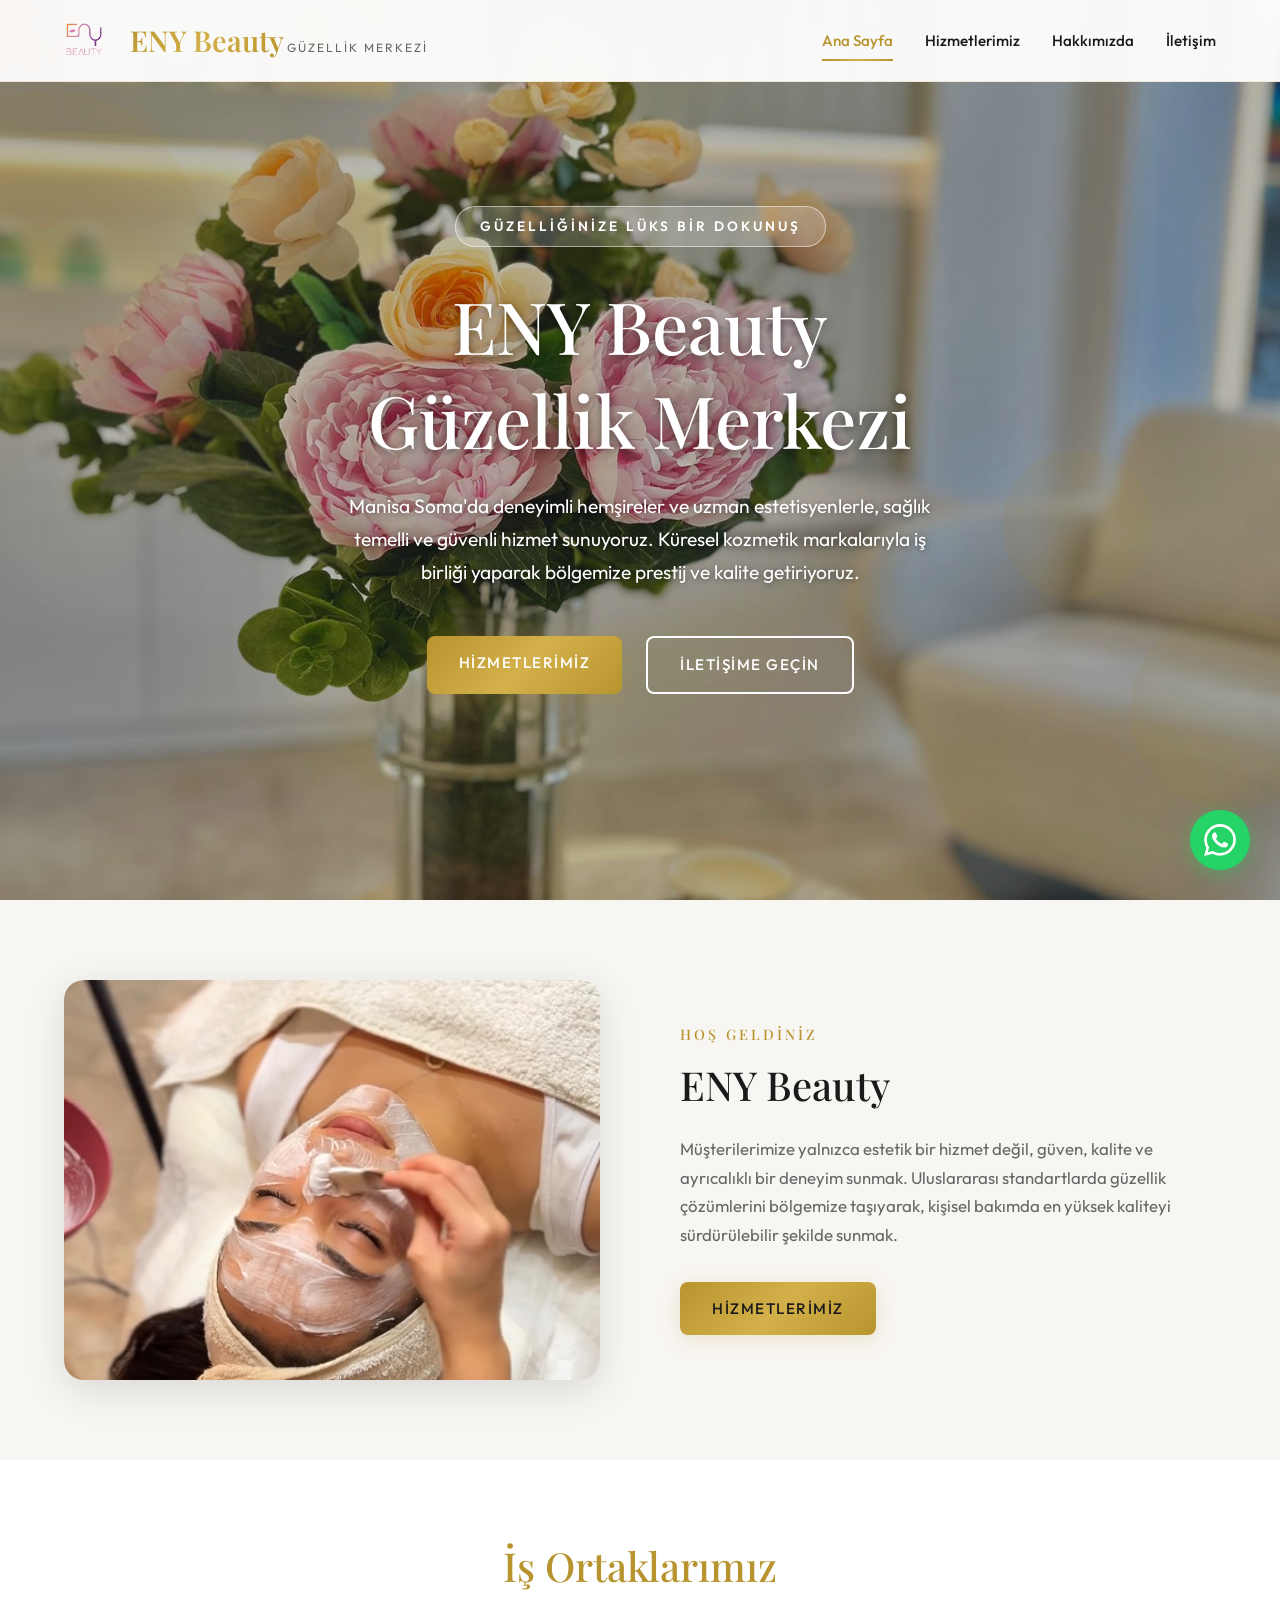
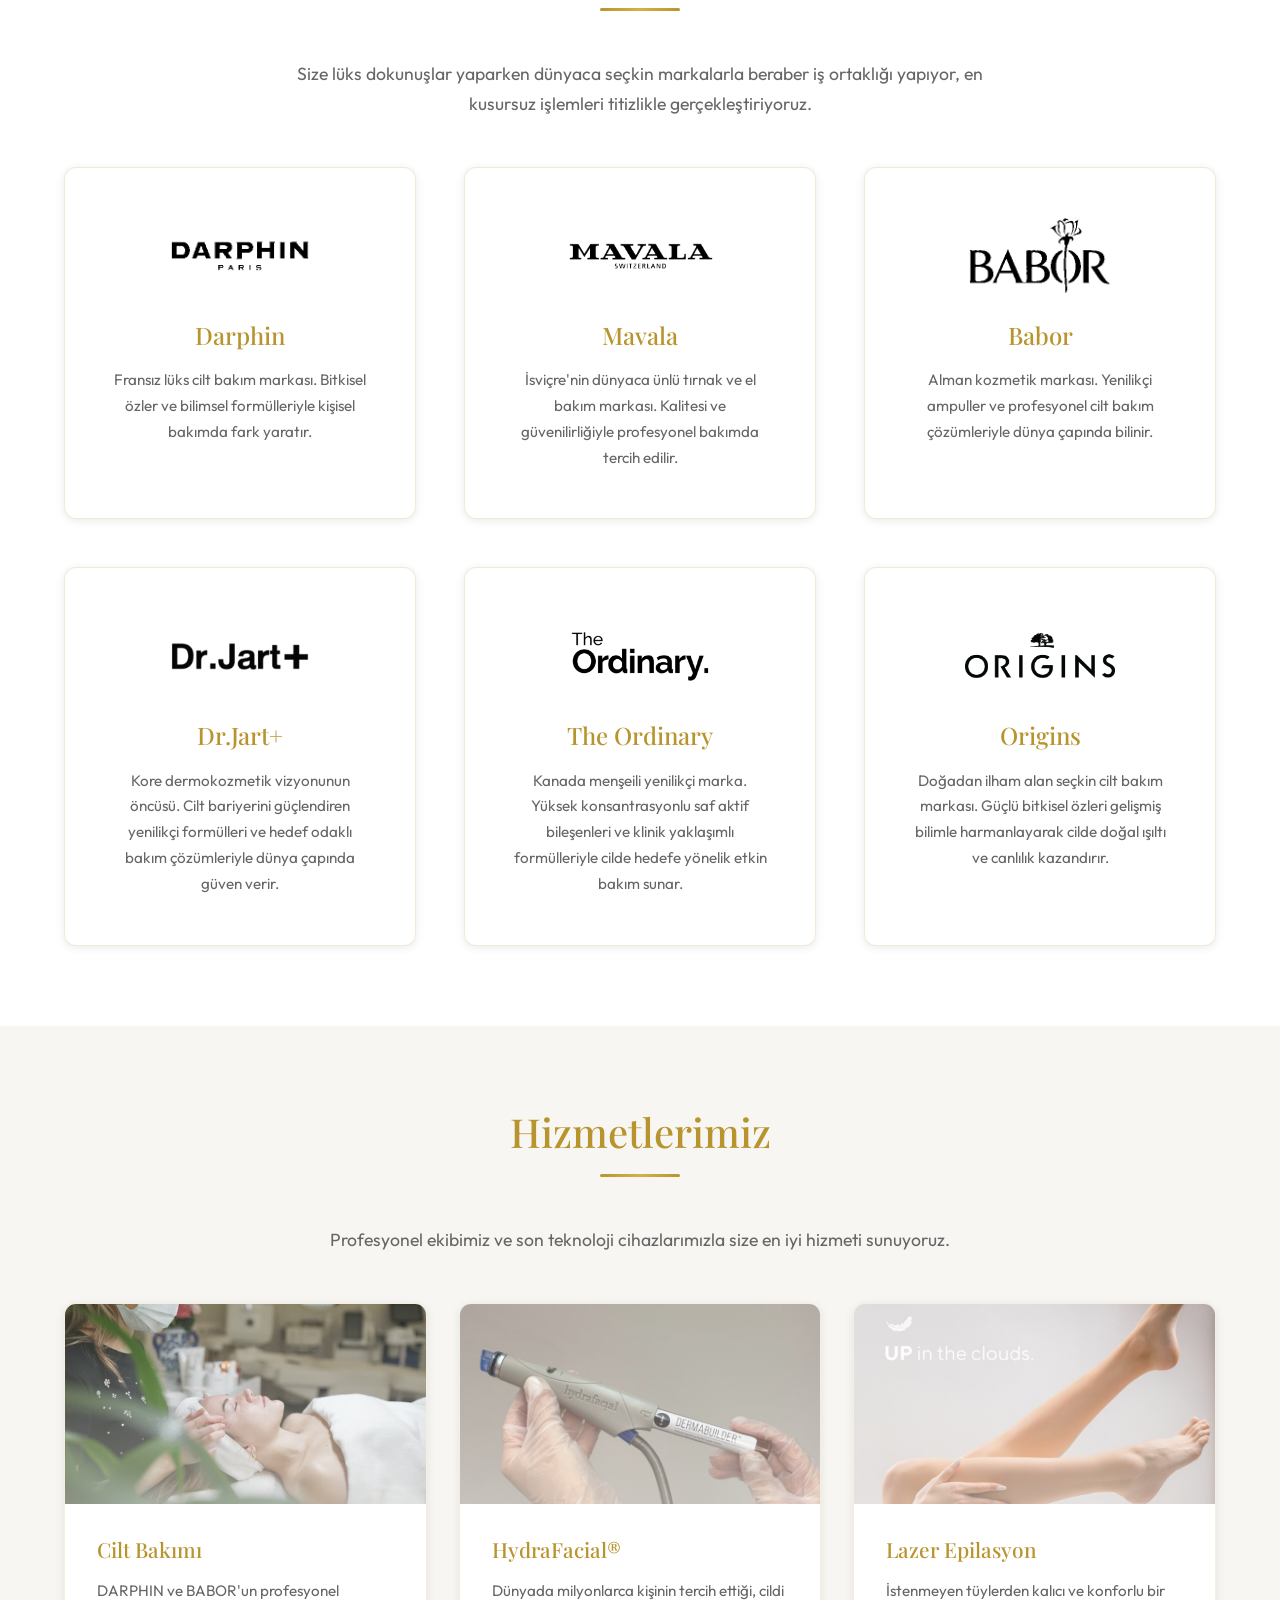
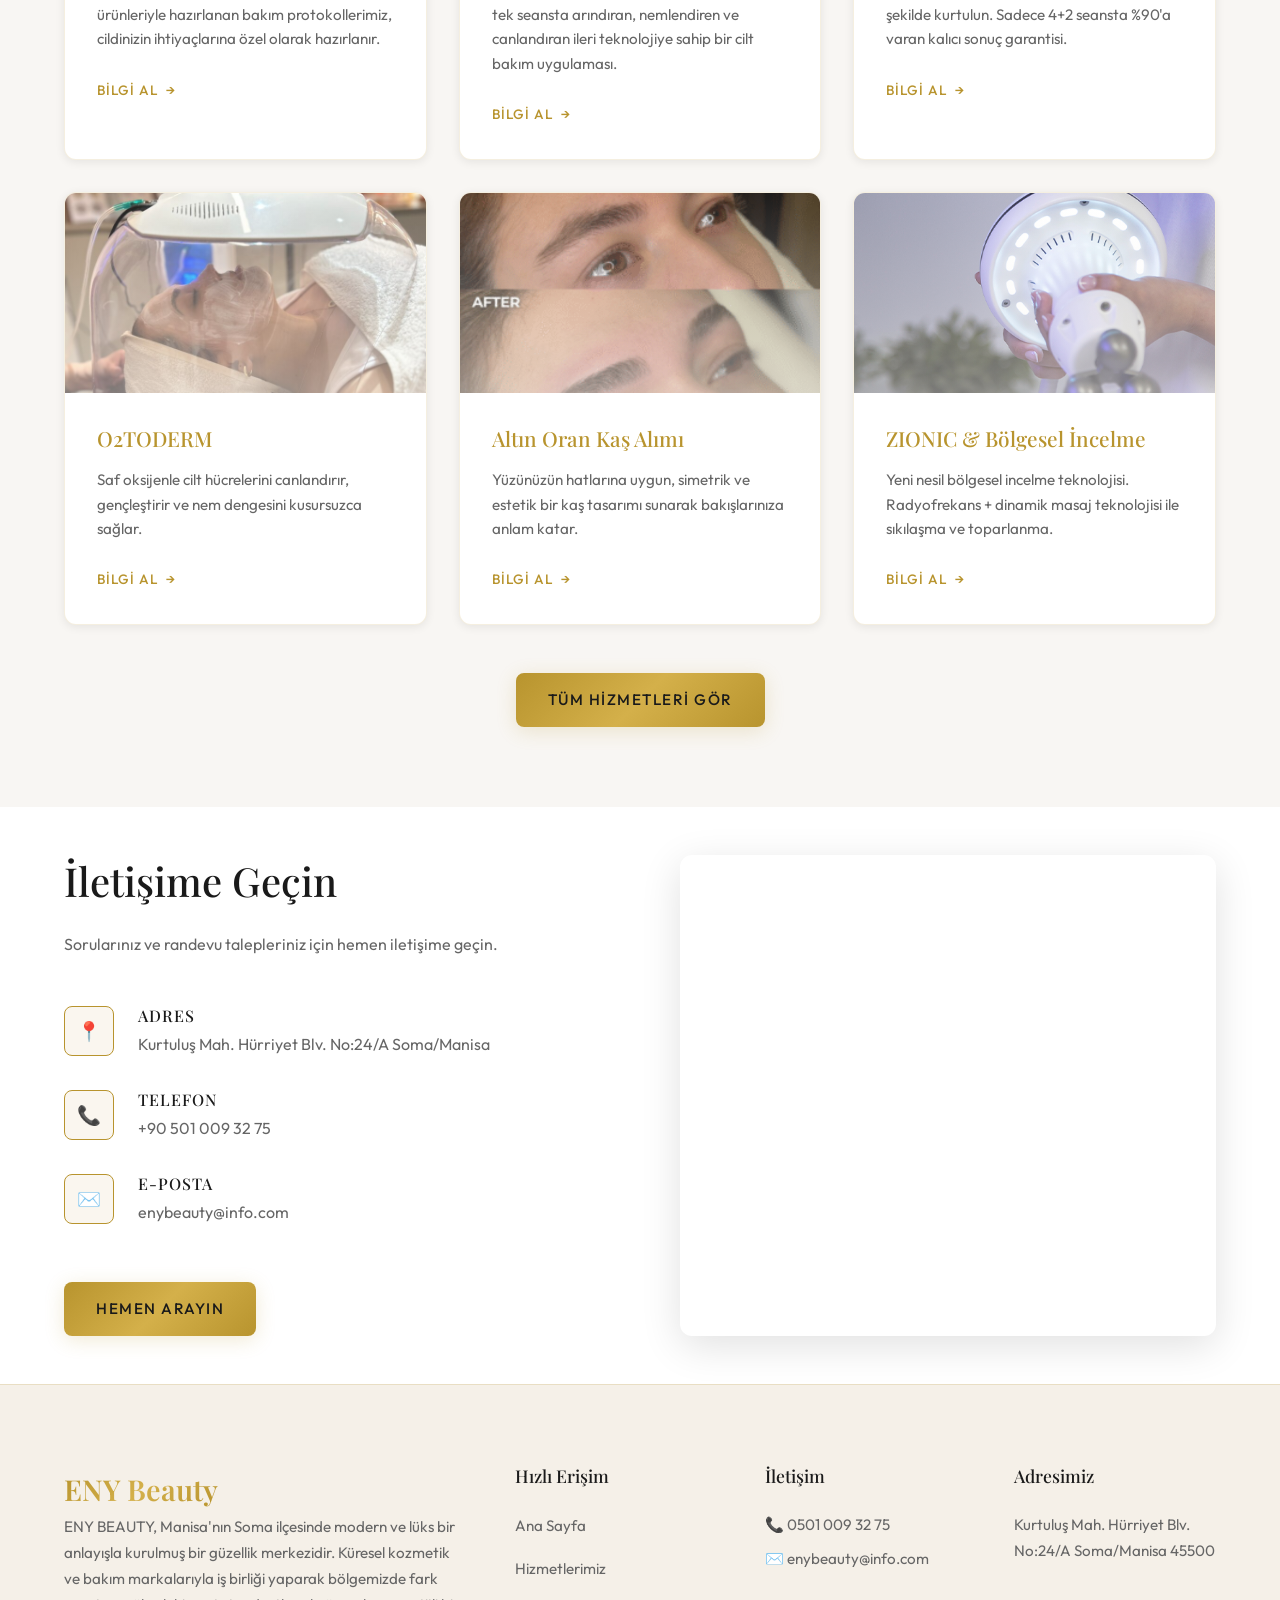
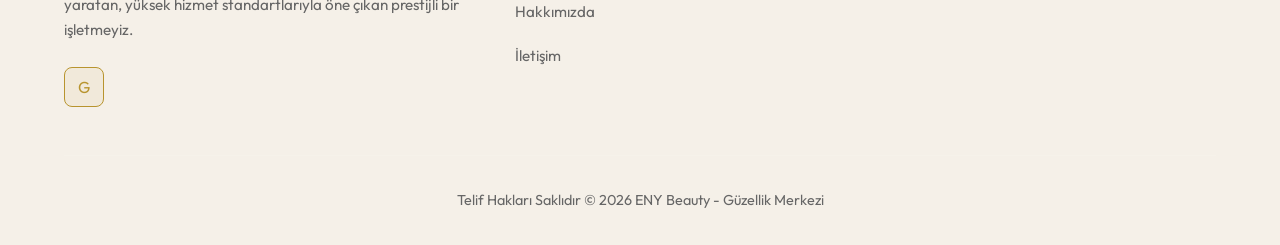
==== commit ddfb8ea8: "business update" ====
--- a/index.html
+++ b/index.html
@@ -123,6 +123,24 @@
                     <p>Alman kozmetik markası. Yenilikçi ampuller ve profesyonel cilt bakım çözümleriyle dünya çapında
                         bilinir.</p>
                 </div>
+
+                <div class="partner-card">
+                    <img src="img/is-birlikleri/dr jart logo.png" alt="Dr.Jart+" class="partner-logo-img">
+                    <h3>Dr.Jart+</h3>
+                    <p>Kore dermokozmetik vizyonunun öncüsü. Cilt bariyerini güçlendiren yenilikçi formülleri ve hedef odaklı bakım çözümleriyle dünya çapında güven verir.</p>
+                </div>
+
+                <div class="partner-card">
+                    <img src="img/is-birlikleri/the ordinary logo.png" alt="The Ordinary" class="partner-logo-img">
+                    <h3>The Ordinary</h3>
+                    <p>Kanada menşeili yenilikçi marka. Yüksek konsantrasyonlu saf aktif bileşenleri ve klinik yaklaşımlı formülleriyle cilde hedefe yönelik etkin bakım sunar.</p>
+                </div>
+
+                <div class="partner-card">
+                    <img src="img/is-birlikleri/Origins.png" alt="Origins" class="partner-logo-img">
+                    <h3>Origins</h3>
+                    <p>Doğadan ilham alan seçkin cilt bakım markası. Güçlü bitkisel özleri gelişmiş bilimle harmanlayarak cilde doğal ışıltı ve canlılık kazandırır.</p>
+                </div>
             </div>
         </div>
     </section>
--- a/css/style.css
+++ b/css/style.css
@@ -1027,6 +1027,10 @@
     order: -1;
     max-width: 500px;
     margin: 0 auto;
+  }
+
+  .partners-grid {
+    grid-template-columns: repeat(2, 1fr);
   }
 }
 
